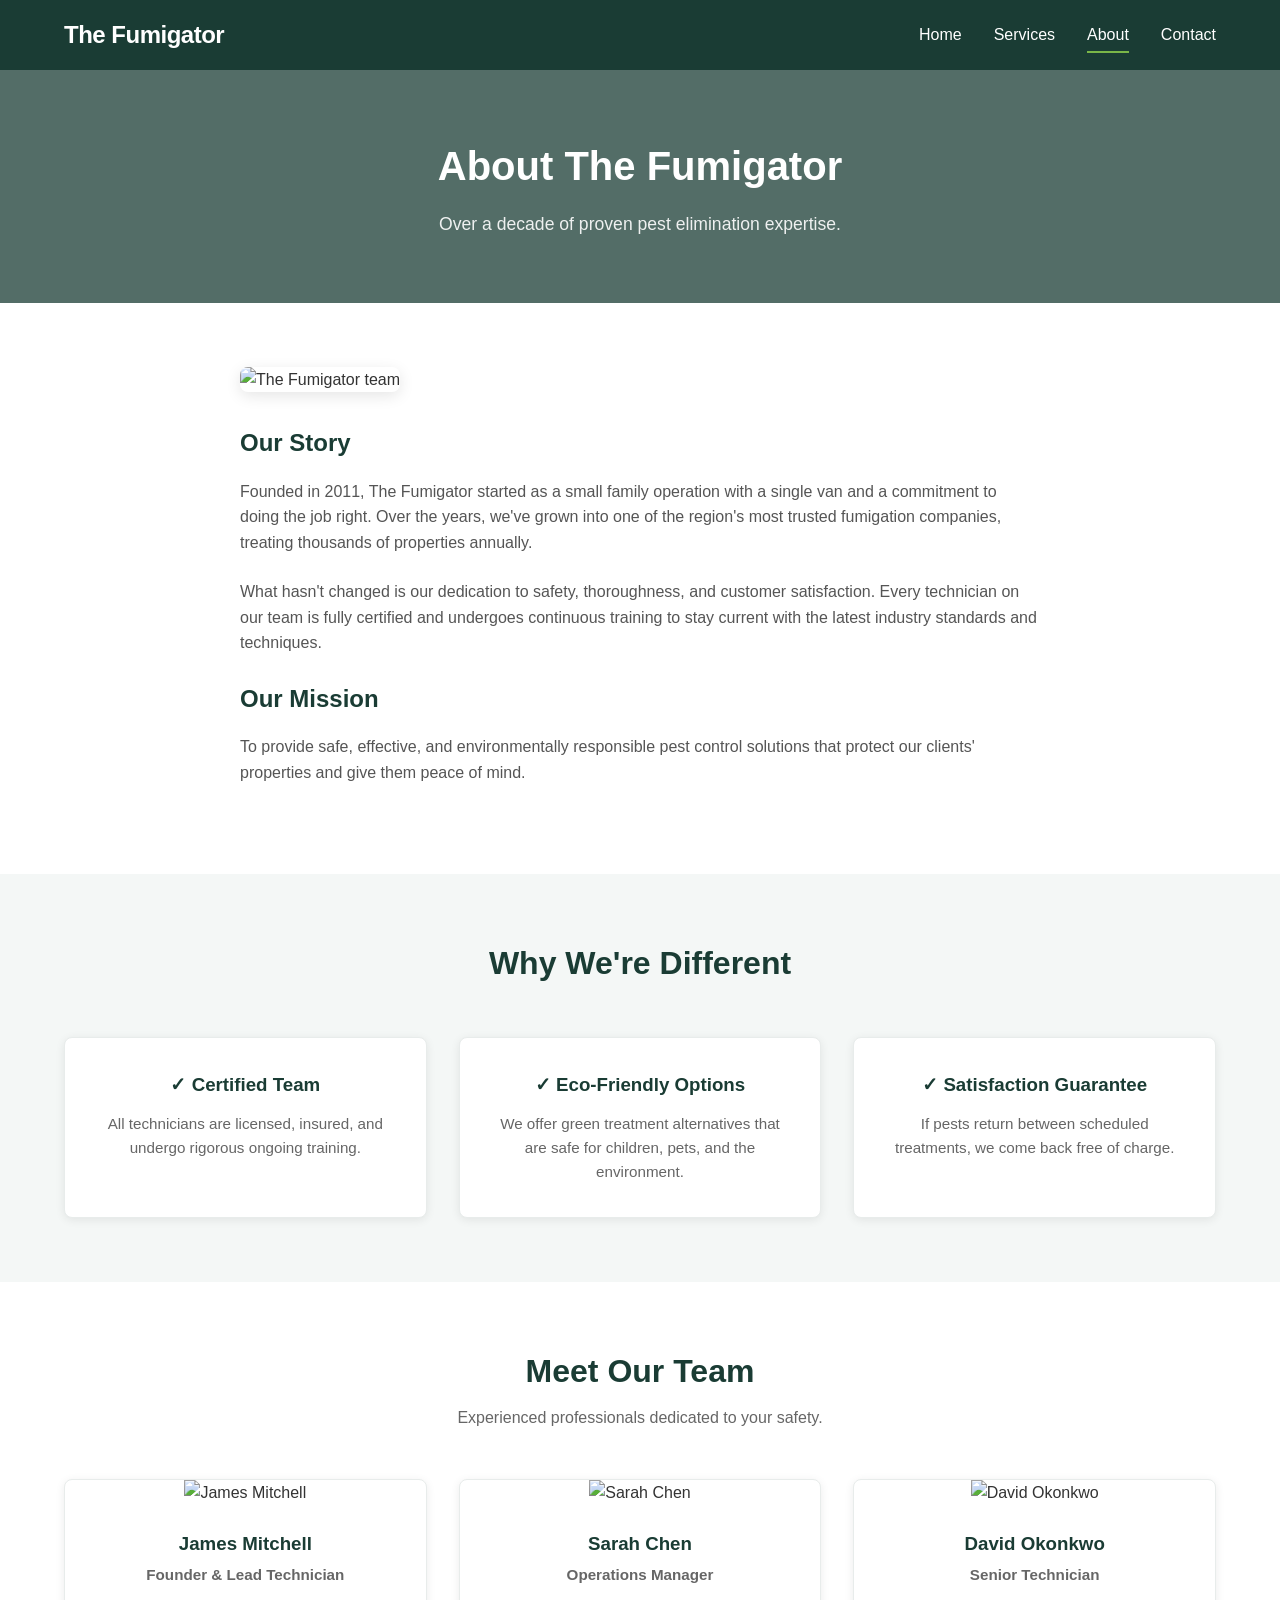
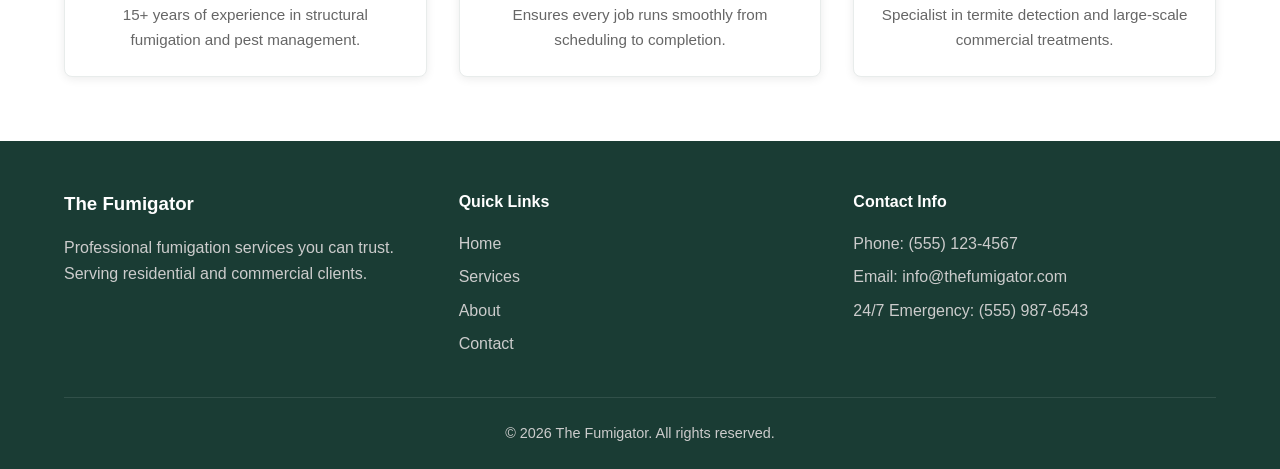
==== about.html @ cd9dae09 "Initial commit: fumigation services website" ====
<!DOCTYPE html>
<html lang="en">
<head>
  <meta charset="UTF-8">
  <meta name="viewport" content="width=device-width, initial-scale=1.0">
  <title>About Us - The Fumigator</title>
  <meta name="description" content="Learn about The Fumigator's history, mission, and our team of certified fumigation experts.">
  <link rel="stylesheet" href="css/style.css">
</head>
<body>
  <header class="header">
    <div class="container">
      <a href="index.html" class="logo">The Fumigator</a>
      <nav class="nav" id="nav">
        <ul>
          <li><a href="index.html">Home</a></li>
          <li><a href="services.html">Services</a></li>
          <li><a href="about.html" class="active">About</a></li>
          <li><a href="contact.html">Contact</a></li>
        </ul>
      </nav>
      <button class="hamburger" id="hamburger" aria-label="Toggle navigation">
        <span></span><span></span><span></span>
      </button>
    </div>
  </header>

  <section class="page-hero">
    <div class="container">
      <h1>About The Fumigator</h1>
      <p>Over a decade of proven pest elimination expertise.</p>
    </div>
  </section>

  <section class="section">
    <div class="container">
      <div class="about-content">
        <img class="about-img" src="https://images.unsplash.com/photo-1632935314727-e1f82e3aa1e6?w=800&q=80" alt="The Fumigator team" loading="lazy">
        <div>
          <h2>Our Story</h2>
          <p>Founded in 2011, The Fumigator started as a small family operation with a single van and a commitment to doing the job right. Over the years, we've grown into one of the region's most trusted fumigation companies, treating thousands of properties annually.</p>
          <p>What hasn't changed is our dedication to safety, thoroughness, and customer satisfaction. Every technician on our team is fully certified and undergoes continuous training to stay current with the latest industry standards and techniques.</p>
        </div>
        <div>
          <h2>Our Mission</h2>
          <p>To provide safe, effective, and environmentally responsible pest control solutions that protect our clients' properties and give them peace of mind.</p>
        </div>
      </div>
    </div>
  </section>

  <section class="section section-dark">
    <div class="container">
      <div class="section-title">
        <h2>Why We're Different</h2>
      </div>
      <div class="features">
        <div class="feature-card">
          <h3>&#10003; Certified Team</h3>
          <p>All technicians are licensed, insured, and undergo rigorous ongoing training.</p>
        </div>
        <div class="feature-card">
          <h3>&#10003; Eco-Friendly Options</h3>
          <p>We offer green treatment alternatives that are safe for children, pets, and the environment.</p>
        </div>
        <div class="feature-card">
          <h3>&#10003; Satisfaction Guarantee</h3>
          <p>If pests return between scheduled treatments, we come back free of charge.</p>
        </div>
      </div>
    </div>
  </section>

  <section class="section">
    <div class="container">
      <div class="section-title">
        <h2>Meet Our Team</h2>
        <p>Experienced professionals dedicated to your safety.</p>
      </div>
      <div class="team-grid">
        <div class="team-card">
          <img class="team-img" src="https://images.unsplash.com/photo-1560250097-0b93528c311a?w=300&q=80" alt="James Mitchell" loading="lazy">
          <div class="team-body">
            <h3>James Mitchell</h3>
            <p class="team-role">Founder &amp; Lead Technician</p>
            <p>15+ years of experience in structural fumigation and pest management.</p>
          </div>
        </div>
        <div class="team-card">
          <img class="team-img" src="https://images.unsplash.com/photo-1573496359142-b8d87734a5a2?w=300&q=80" alt="Sarah Chen" loading="lazy">
          <div class="team-body">
            <h3>Sarah Chen</h3>
            <p class="team-role">Operations Manager</p>
            <p>Ensures every job runs smoothly from scheduling to completion.</p>
          </div>
        </div>
        <div class="team-card">
          <img class="team-img" src="https://images.unsplash.com/photo-1507003211169-0a1dd7228f2d?w=300&q=80" alt="David Okonkwo" loading="lazy">
          <div class="team-body">
            <h3>David Okonkwo</h3>
            <p class="team-role">Senior Technician</p>
            <p>Specialist in termite detection and large-scale commercial treatments.</p>
          </div>
        </div>
      </div>
    </div>
  </section>

  <footer class="footer">
    <div class="container">
      <div class="footer-grid">
        <div>
          <h3>The Fumigator</h3>
          <p>Professional fumigation services you can trust. Serving residential and commercial clients.</p>
        </div>
        <div>
          <h4>Quick Links</h4>
          <ul>
            <li><a href="index.html">Home</a></li>
            <li><a href="services.html">Services</a></li>
            <li><a href="about.html">About</a></li>
            <li><a href="contact.html">Contact</a></li>
          </ul>
        </div>
        <div>
          <h4>Contact Info</h4>
          <ul>
            <li>Phone: (555) 123-4567</li>
            <li>Email: info@thefumigator.com</li>
            <li>24/7 Emergency: (555) 987-6543</li>
          </ul>
        </div>
      </div>
      <div class="footer-bottom">
        <p>&copy; 2026 The Fumigator. All rights reserved.</p>
      </div>
    </div>
  </footer>

  <script src="js/script.js"></script>
</body>
</html>
---- css/style.css ----
* {
  margin: 0;
  padding: 0;
  box-sizing: border-box;
}

html {
  scroll-behavior: smooth;
}

body {
  font-family: -apple-system, BlinkMacSystemFont, 'Segoe UI', Roboto, Oxygen, Ubuntu, Cantarell, sans-serif;
  line-height: 1.6;
  color: #333;
}

.container {
  width: 90%;
  max-width: 1200px;
  margin: 0 auto;
}

a {
  text-decoration: none;
  color: inherit;
}

ul {
  list-style: none;
}

img {
  max-width: 100%;
}

.header {
  background: #1a3c34;
  color: #fff;
  padding: 1rem 0;
  position: sticky;
  top: 0;
  z-index: 100;
}

.header .container {
  display: flex;
  justify-content: space-between;
  align-items: center;
}

.logo {
  font-size: 1.5rem;
  font-weight: 700;
  letter-spacing: -0.5px;
}

.nav ul {
  display: flex;
  gap: 2rem;
}

.nav a {
  padding: 0.5rem 0;
  border-bottom: 2px solid transparent;
  transition: border-color 0.3s;
}

.nav a:hover,
.nav a.active {
  border-bottom-color: #7ab648;
}

.hamburger {
  display: none;
  flex-direction: column;
  gap: 5px;
  background: none;
  border: none;
  cursor: pointer;
  padding: 4px;
}

.hamburger span {
  display: block;
  width: 25px;
  height: 3px;
  background: #fff;
  border-radius: 2px;
  transition: 0.3s;
}

.hero {
  background: url('https://images.unsplash.com/photo-1584438784894-089d6a62b8fa?w=1400&q=80') center/cover no-repeat;
  color: #fff;
  padding: 6rem 0;
  text-align: center;
  position: relative;
  min-height: 70vh;
  display: flex;
  align-items: center;
}

.hero-overlay {
  position: absolute;
  inset: 0;
  background: rgba(26, 60, 52, 0.75);
}

.hero .container {
  position: relative;
  z-index: 1;
}

.hero h1 {
  font-size: 3rem;
  margin-bottom: 1rem;
  max-width: 700px;
  margin-left: auto;
  margin-right: auto;
}

.hero p {
  font-size: 1.2rem;
  margin-bottom: 2rem;
  opacity: 0.9;
  max-width: 550px;
  margin-left: auto;
  margin-right: auto;
}

.section {
  padding: 4rem 0;
}

.section-dark {
  background: #f4f7f6;
}

.section-title {
  text-align: center;
  margin-bottom: 3rem;
}

.section-title h2 {
  font-size: 2rem;
  color: #1a3c34;
  margin-bottom: 0.5rem;
}

.section-title p {
  color: #666;
  max-width: 600px;
  margin: 0 auto;
}

.btn {
  display: inline-block;
  padding: 0.8rem 2rem;
  border-radius: 4px;
  font-weight: 600;
  font-size: 1rem;
  cursor: pointer;
  border: none;
  transition: background 0.3s, transform 0.2s;
}

.btn:hover {
  transform: translateY(-2px);
}

.btn-primary {
  background: #7ab648;
  color: #fff;
}

.btn-primary:hover {
  background: #68a33a;
}

.features {
  display: grid;
  grid-template-columns: repeat(auto-fit, minmax(280px, 1fr));
  gap: 2rem;
}

.feature-card {
  background: #fff;
  padding: 2rem;
  border-radius: 8px;
  text-align: center;
  box-shadow: 0 2px 10px rgba(0,0,0,0.08);
  border: 1px solid #e8eceb;
}

.feature-card .icon {
  font-size: 2.5rem;
  margin-bottom: 1rem;
}

.feature-card h3 {
  color: #1a3c34;
  margin-bottom: 0.75rem;
}

.feature-card p {
  color: #666;
  font-size: 0.95rem;
}

.services-grid {
  display: grid;
  grid-template-columns: repeat(auto-fit, minmax(250px, 1fr));
  gap: 1.5rem;
}

.service-card {
  background: #fff;
  border-radius: 8px;
  border: 1px solid #e8eceb;
  transition: box-shadow 0.3s, transform 0.3s;
  display: block;
  overflow: hidden;
}

.service-card-img {
  width: 100%;
  height: 180px;
  object-fit: cover;
  display: block;
}

.service-card-body {
  padding: 1.5rem;
}

.service-card:hover {
  box-shadow: 0 4px 20px rgba(0,0,0,0.12);
  transform: translateY(-4px);
}

.service-card h3 {
  color: #1a3c34;
  margin-bottom: 0.75rem;
}

.service-card p {
  color: #666;
  font-size: 0.95rem;
}

.stats {
  background: #1a3c34;
  color: #fff;
  text-align: center;
}

.stats .container {
  display: grid;
  grid-template-columns: repeat(auto-fit, minmax(180px, 1fr));
  gap: 2rem;
}

.stat-number {
  font-size: 2.5rem;
  font-weight: 700;
  display: block;
  color: #7ab648;
}

.stat-label {
  font-size: 1rem;
  opacity: 0.85;
}

.cta {
  text-align: center;
  padding: 3rem 0;
}

.cta h2 {
  font-size: 2rem;
  color: #1a3c34;
  margin-bottom: 1rem;
}

.cta p {
  color: #666;
  margin-bottom: 2rem;
}

.page-hero {
  background: url('https://images.unsplash.com/photo-1584438784894-089d6a62b8fa?w=1400&q=80') center/cover no-repeat;
  color: #fff;
  padding: 4rem 0;
  text-align: center;
  position: relative;
}

.page-hero::before {
  content: '';
  position: absolute;
  inset: 0;
  background: rgba(26, 60, 52, 0.75);
}

.page-hero .container {
  position: relative;
  z-index: 1;
}

.page-hero h1 {
  font-size: 2.5rem;
  margin-bottom: 0.75rem;
}

.page-hero p {
  font-size: 1.1rem;
  opacity: 0.9;
}

.service-detail {
  max-width: 800px;
  margin: 0 auto;
  display: flex;
  flex-direction: column;
  align-items: center;
}

.service-img {
  width: 100%;
  height: 280px;
  object-fit: cover;
  border-radius: 8px;
  margin-bottom: 2rem;
  box-shadow: 0 4px 15px rgba(0,0,0,0.1);
}

.service-text h2 {
  color: #1a3c34;
  margin-bottom: 1rem;
}

.service-text p {
  color: #555;
  margin-bottom: 1.5rem;
}

.service-text ul {
  list-style: disc;
  padding-left: 1.5rem;
  margin-bottom: 2rem;
}

.service-text ul li {
  margin-bottom: 0.5rem;
  color: #555;
}

.about-content {
  max-width: 800px;
  margin: 0 auto;
}

.about-img {
  width: 100%;
  height: 350px;
  object-fit: cover;
  border-radius: 8px;
  margin-bottom: 2rem;
  box-shadow: 0 4px 15px rgba(0,0,0,0.1);
}

.about-content h2 {
  color: #1a3c34;
  margin-bottom: 1rem;
  margin-top: 2rem;
}

.about-content h2:first-child {
  margin-top: 0;
}

.about-content p {
  color: #555;
  margin-bottom: 1.5rem;
}

.team-grid {
  display: grid;
  grid-template-columns: repeat(auto-fit, minmax(260px, 1fr));
  gap: 2rem;
}

.team-card {
  background: #fff;
  border-radius: 8px;
  text-align: center;
  box-shadow: 0 2px 10px rgba(0,0,0,0.08);
  border: 1px solid #e8eceb;
  overflow: hidden;
}

.team-img {
  width: 100%;
  height: 220px;
  object-fit: cover;
}

.team-body {
  padding: 1.5rem;
}

.team-card h3 {
  color: #1a3c34;
  margin-bottom: 0.25rem;
}

.team-role {
  color: #7ab648;
  font-weight: 600;
  font-size: 0.9rem;
  margin-bottom: 1rem;
}

.team-card p {
  color: #666;
  font-size: 0.95rem;
}

.contact-grid {
  display: grid;
  grid-template-columns: 1fr 1.5fr;
  gap: 3rem;
  align-items: start;
}

.contact-info h2 {
  color: #1a3c34;
  margin-bottom: 1.5rem;
}

.info-item {
  margin-bottom: 1.25rem;
}

.info-item strong {
  display: block;
  color: #1a3c34;
  margin-bottom: 0.25rem;
}

.info-item p {
  color: #555;
}

.contact-form h2 {
  color: #1a3c34;
  margin-bottom: 1.5rem;
}

.form-group {
  margin-bottom: 1.25rem;
}

.form-group label {
  display: block;
  margin-bottom: 0.4rem;
  font-weight: 600;
  color: #333;
  font-size: 0.95rem;
}

.form-group input,
.form-group select,
.form-group textarea {
  width: 100%;
  padding: 0.75rem;
  border: 1px solid #ccc;
  border-radius: 4px;
  font-size: 1rem;
  font-family: inherit;
  transition: border-color 0.3s;
}

.form-group input:focus,
.form-group select:focus,
.form-group textarea:focus {
  outline: none;
  border-color: #7ab648;
}

.form-success {
  background: #e8f5e9;
  color: #2e7d32;
  padding: 1.5rem;
  border-radius: 8px;
  margin-top: 1rem;
  text-align: center;
  font-weight: 600;
}

.footer {
  background: #1a3c34;
  color: #ccc;
  padding: 3rem 0 0;
}

.footer-grid {
  display: grid;
  grid-template-columns: repeat(auto-fit, minmax(220px, 1fr));
  gap: 2rem;
  margin-bottom: 2rem;
}

.footer h3 {
  color: #fff;
  margin-bottom: 1rem;
}

.footer h4 {
  color: #fff;
  margin-bottom: 1rem;
}

.footer ul li {
  margin-bottom: 0.5rem;
}

.footer a:hover {
  color: #7ab648;
}

.footer-bottom {
  border-top: 1px solid rgba(255,255,255,0.1);
  padding: 1.5rem 0;
  text-align: center;
  font-size: 0.9rem;
}

@media (max-width: 768px) {
  .nav {
    display: none;
    position: absolute;
    top: 100%;
    left: 0;
    right: 0;
    background: #1a3c34;
    padding: 1rem 0;
  }

  .nav.open {
    display: block;
  }

  .nav ul {
    flex-direction: column;
    gap: 0;
    align-items: center;
  }

  .nav a {
    padding: 0.75rem 0;
    display: block;
  }

  .hamburger {
    display: flex;
  }

  .hero h1 {
    font-size: 2rem;
  }

  .hero p {
    font-size: 1rem;
  }

  .section-title h2 {
    font-size: 1.6rem;
  }

  .contact-grid {
    grid-template-columns: 1fr;
  }

  .stats .container {
    grid-template-columns: repeat(2, 1fr);
  }
}
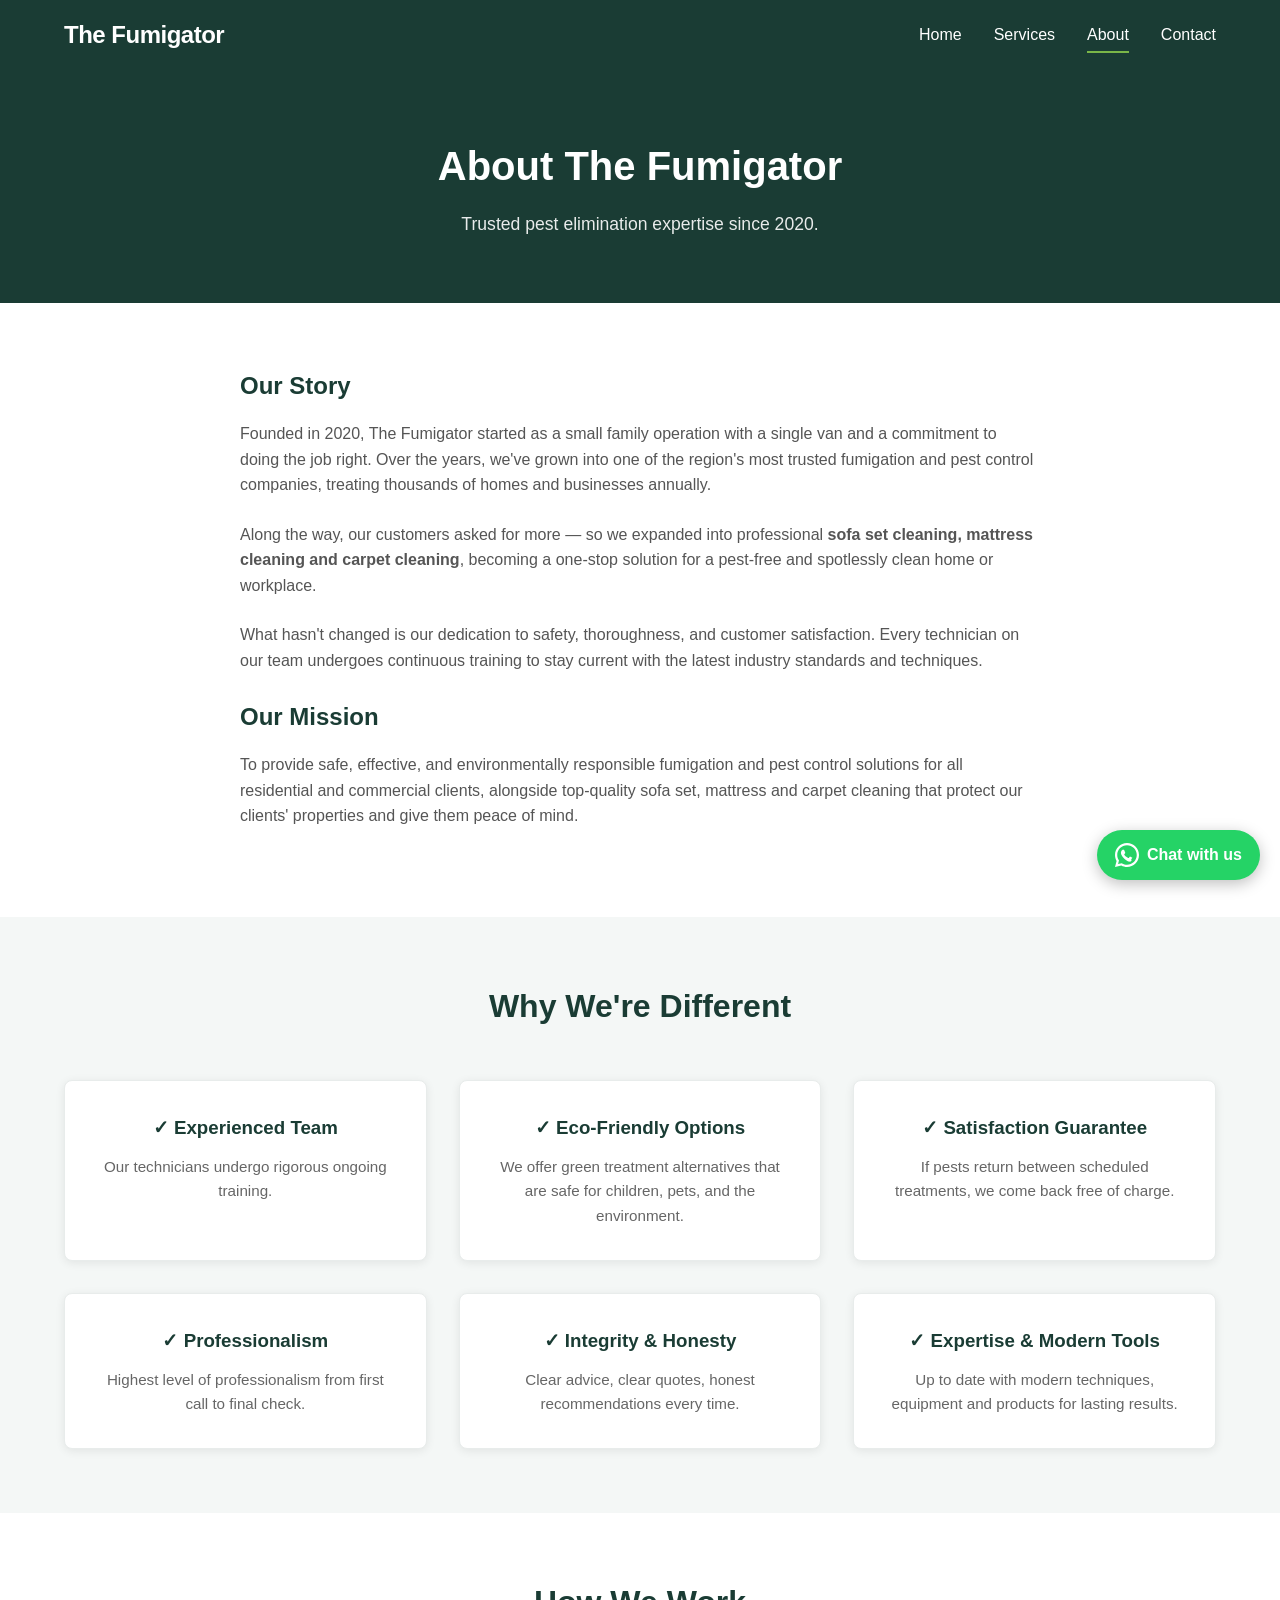
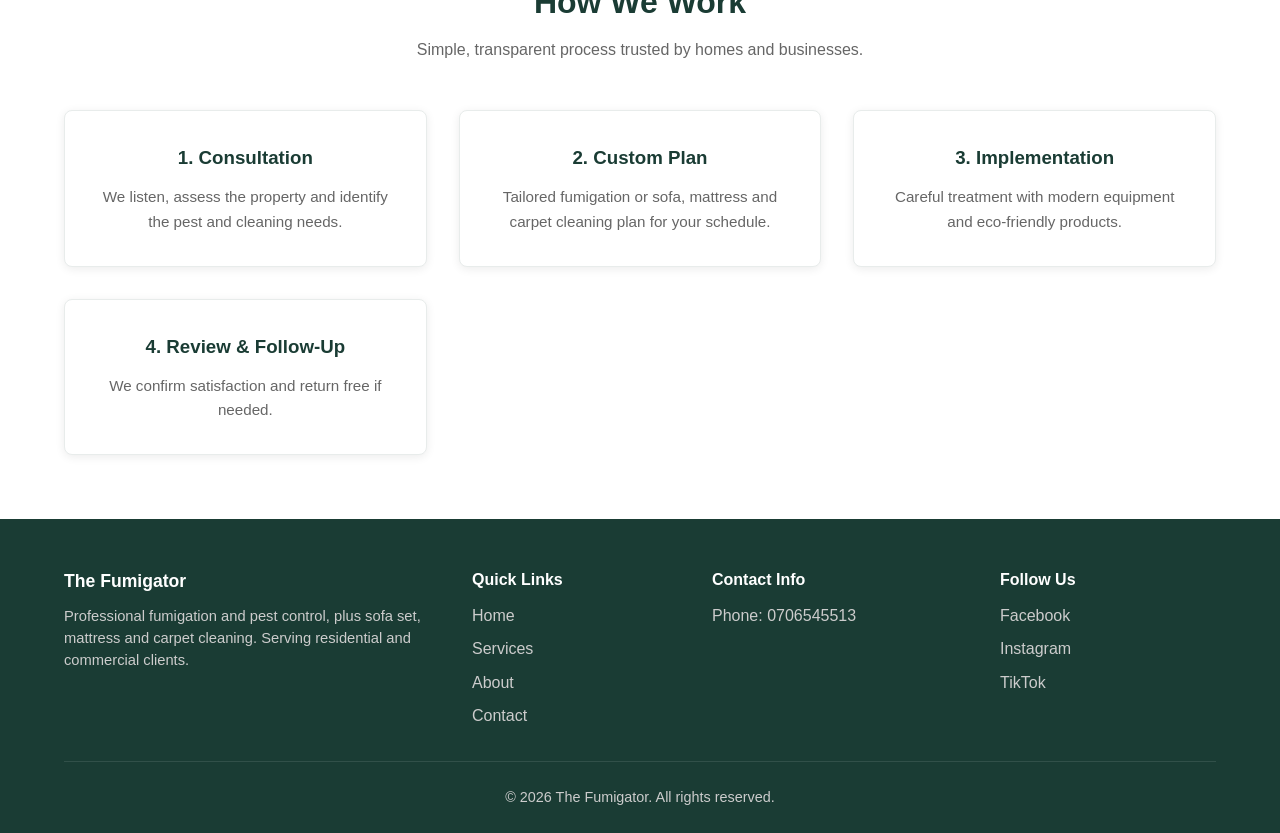
==== commit c7fb4ef2: "Update services, contact info, WhatsApp button and site content" ====
--- a/about.html
+++ b/about.html
@@ -3,8 +3,8 @@
 <head>
   <meta charset="UTF-8">
   <meta name="viewport" content="width=device-width, initial-scale=1.0">
-  <title>About Us - The Fumigator</title>
-  <meta name="description" content="Learn about The Fumigator's history, mission, and our team of certified fumigation experts.">
+  <title>About Us - The Fumigator | Fumigation, Pest Control & Cleaning</title>
+  <meta name="description" content="Learn about The Fumigator - experts in fumigation and pest control, plus sofa set, mattress and carpet cleaning.">
   <link rel="stylesheet" href="css/style.css">
 </head>
 <body>
@@ -28,22 +28,22 @@
   <section class="page-hero">
     <div class="container">
       <h1>About The Fumigator</h1>
-      <p>Over a decade of proven pest elimination expertise.</p>
+      <p>Trusted pest elimination expertise since 2020.</p>
     </div>
   </section>
 
   <section class="section">
     <div class="container">
       <div class="about-content">
-        <img class="about-img" src="https://images.unsplash.com/photo-1632935314727-e1f82e3aa1e6?w=800&q=80" alt="The Fumigator team" loading="lazy">
         <div>
           <h2>Our Story</h2>
-          <p>Founded in 2011, The Fumigator started as a small family operation with a single van and a commitment to doing the job right. Over the years, we've grown into one of the region's most trusted fumigation companies, treating thousands of properties annually.</p>
-          <p>What hasn't changed is our dedication to safety, thoroughness, and customer satisfaction. Every technician on our team is fully certified and undergoes continuous training to stay current with the latest industry standards and techniques.</p>
+          <p>Founded in 2020, The Fumigator started as a small family operation with a single van and a commitment to doing the job right. Over the years, we've grown into one of the region's most trusted fumigation and pest control companies, treating thousands of homes and businesses annually.</p>
+          <p>Along the way, our customers asked for more — so we expanded into professional <strong>sofa set cleaning, mattress cleaning and carpet cleaning</strong>, becoming a one-stop solution for a pest-free and spotlessly clean home or workplace.</p>
+          <p>What hasn't changed is our dedication to safety, thoroughness, and customer satisfaction. Every technician on our team undergoes continuous training to stay current with the latest industry standards and techniques.</p>
         </div>
         <div>
           <h2>Our Mission</h2>
-          <p>To provide safe, effective, and environmentally responsible pest control solutions that protect our clients' properties and give them peace of mind.</p>
+          <p>To provide safe, effective, and environmentally responsible fumigation and pest control solutions for all residential and commercial clients, alongside top-quality sofa set, mattress and carpet cleaning that protect our clients' properties and give them peace of mind.</p>
         </div>
       </div>
     </div>
@@ -56,8 +56,8 @@
       </div>
       <div class="features">
         <div class="feature-card">
-          <h3>&#10003; Certified Team</h3>
-          <p>All technicians are licensed, insured, and undergo rigorous ongoing training.</p>
+          <h3>&#10003; Experienced Team</h3>
+          <p>Our technicians undergo rigorous ongoing training.</p>
         </div>
         <div class="feature-card">
           <h3>&#10003; Eco-Friendly Options</h3>
@@ -67,6 +67,18 @@
           <h3>&#10003; Satisfaction Guarantee</h3>
           <p>If pests return between scheduled treatments, we come back free of charge.</p>
         </div>
+        <div class="feature-card">
+          <h3>&#10003; Professionalism</h3>
+          <p>Highest level of professionalism from first call to final check.</p>
+        </div>
+        <div class="feature-card">
+          <h3>&#10003; Integrity & Honesty</h3>
+          <p>Clear advice, clear quotes, honest recommendations every time.</p>
+        </div>
+        <div class="feature-card">
+          <h3>&#10003; Expertise & Modern Tools</h3>
+          <p>Up to date with modern techniques, equipment and products for lasting results.</p>
+        </div>
       </div>
     </div>
   </section>
@@ -74,33 +86,25 @@
   <section class="section">
     <div class="container">
       <div class="section-title">
-        <h2>Meet Our Team</h2>
-        <p>Experienced professionals dedicated to your safety.</p>
+        <h2>How We Work</h2>
+        <p>Simple, transparent process trusted by homes and businesses.</p>
       </div>
-      <div class="team-grid">
-        <div class="team-card">
-          <img class="team-img" src="https://images.unsplash.com/photo-1560250097-0b93528c311a?w=300&q=80" alt="James Mitchell" loading="lazy">
-          <div class="team-body">
-            <h3>James Mitchell</h3>
-            <p class="team-role">Founder &amp; Lead Technician</p>
-            <p>15+ years of experience in structural fumigation and pest management.</p>
-          </div>
+      <div class="features">
+        <div class="feature-card">
+          <h3>1. Consultation</h3>
+          <p>We listen, assess the property and identify the pest and cleaning needs.</p>
         </div>
-        <div class="team-card">
-          <img class="team-img" src="https://images.unsplash.com/photo-1573496359142-b8d87734a5a2?w=300&q=80" alt="Sarah Chen" loading="lazy">
-          <div class="team-body">
-            <h3>Sarah Chen</h3>
-            <p class="team-role">Operations Manager</p>
-            <p>Ensures every job runs smoothly from scheduling to completion.</p>
-          </div>
+        <div class="feature-card">
+          <h3>2. Custom Plan</h3>
+          <p>Tailored fumigation or sofa, mattress and carpet cleaning plan for your schedule.</p>
         </div>
-        <div class="team-card">
-          <img class="team-img" src="https://images.unsplash.com/photo-1507003211169-0a1dd7228f2d?w=300&q=80" alt="David Okonkwo" loading="lazy">
-          <div class="team-body">
-            <h3>David Okonkwo</h3>
-            <p class="team-role">Senior Technician</p>
-            <p>Specialist in termite detection and large-scale commercial treatments.</p>
-          </div>
+        <div class="feature-card">
+          <h3>3. Implementation</h3>
+          <p>Careful treatment with modern equipment and eco-friendly products.</p>
+        </div>
+        <div class="feature-card">
+          <h3>4. Review & Follow-Up</h3>
+          <p>We confirm satisfaction and return free if needed.</p>
         </div>
       </div>
     </div>
@@ -111,7 +115,7 @@
       <div class="footer-grid">
         <div>
           <h3>The Fumigator</h3>
-          <p>Professional fumigation services you can trust. Serving residential and commercial clients.</p>
+          <p>Professional fumigation and pest control, plus sofa set, mattress and carpet cleaning. Serving residential and commercial clients.</p>
         </div>
         <div>
           <h4>Quick Links</h4>
@@ -125,9 +129,15 @@
         <div>
           <h4>Contact Info</h4>
           <ul>
-            <li>Phone: (555) 123-4567</li>
-            <li>Email: info@thefumigator.com</li>
-            <li>24/7 Emergency: (555) 987-6543</li>
+            <li>Phone: <a href="tel:+254706545513">0706545513</a></li>
+          </ul>
+        </div>
+        <div>
+          <h4>Follow Us</h4>
+          <ul>
+            <li><a href="https://facebook.com/thefumigator" target="_blank" rel="noopener">Facebook</a></li>
+            <li><a href="https://instagram.com/thefumigator" target="_blank" rel="noopener">Instagram</a></li>
+            <li><a href="https://tiktok.com/@thefumigator" target="_blank" rel="noopener">TikTok</a></li>
           </ul>
         </div>
       </div>
@@ -137,6 +147,11 @@
     </div>
   </footer>
 
+  <a href="https://wa.me/254706545513?text=Hello%20The%20Fumigator!%20I%27d%20like%20to%20request%20a%20service." class="whatsapp-float" target="_blank" rel="noopener" aria-label="Chat with us on WhatsApp">
+    <svg viewBox="0 0 32 32"><path d="M16 0C7.2 0 0 7.2 0 16c0 2.8.7 5.5 2.1 7.9L0 32l8.4-2.1c2.3 1.3 5 2 7.6 2 8.8 0 16-7.2 16-16S24.8 0 16 0zm0 29c-2.3 0-4.6-.6-6.5-1.8l-.5-.3-4.9 1.2 1.2-4.8-.3-.5C3.7 21 3 18.5 3 16 3 8.8 8.8 3 16 3s13 5.8 13 13S23.2 29 16 29zm7.2-9.5c-.4-.2-2.3-1.1-2.6-1.3-.4-.1-.6-.2-.9.2-.3.4-1 1.3-1.2 1.5-.2.3-.5.3-.9.1-.4-.2-1.6-.6-3.1-1.9-1.1-1-1.9-2.3-2.1-2.6-.2-.4 0-.6.2-.8.2-.2.4-.5.6-.7.2-.2.3-.4.4-.6.1-.3 0-.5 0-.7-.1-.2-1-2.2-1.3-3-.3-.8-.7-.7-1-.7h-.8c-.3 0-.7.1-1.1.5-.4.4-1.5 1.5-1.5 3.6s1.5 4.2 1.8 4.5c.2.3 3.1 4.7 7.4 6.6.6.3 1.1.4 1.5.6.6.2 1.2.2 1.6.1.5-.1 1.5-.6 1.7-1.2.2-.6.2-1.1.2-1.2-.1-.1-.3-.2-.7-.4z"/></svg>
+    Chat with us
+  </a>
+
   <script src="js/script.js"></script>
 </body>
 </html>
--- a/css/style.css
+++ b/css/style.css
@@ -90,7 +90,7 @@
 }
 
 .hero {
-  background: url('https://images.unsplash.com/photo-1584438784894-089d6a62b8fa?w=1400&q=80') center/cover no-repeat;
+  background: #1a3c34;
   color: #fff;
   padding: 6rem 0;
   text-align: center;
@@ -222,13 +222,6 @@
   overflow: hidden;
 }
 
-.service-card-img {
-  width: 100%;
-  height: 180px;
-  object-fit: cover;
-  display: block;
-}
-
 .service-card-body {
   padding: 1.5rem;
 }
@@ -289,7 +282,7 @@
 }
 
 .page-hero {
-  background: url('https://images.unsplash.com/photo-1584438784894-089d6a62b8fa?w=1400&q=80') center/cover no-repeat;
+  background: #1a3c34;
   color: #fff;
   padding: 4rem 0;
   text-align: center;
@@ -326,15 +319,6 @@
   align-items: center;
 }
 
-.service-img {
-  width: 100%;
-  height: 280px;
-  object-fit: cover;
-  border-radius: 8px;
-  margin-bottom: 2rem;
-  box-shadow: 0 4px 15px rgba(0,0,0,0.1);
-}
-
 .service-text h2 {
   color: #1a3c34;
   margin-bottom: 1rem;
@@ -361,15 +345,6 @@
   margin: 0 auto;
 }
 
-.about-img {
-  width: 100%;
-  height: 350px;
-  object-fit: cover;
-  border-radius: 8px;
-  margin-bottom: 2rem;
-  box-shadow: 0 4px 15px rgba(0,0,0,0.1);
-}
-
 .about-content h2 {
   color: #1a3c34;
   margin-bottom: 1rem;
@@ -398,12 +373,6 @@
   box-shadow: 0 2px 10px rgba(0,0,0,0.08);
   border: 1px solid #e8eceb;
   overflow: hidden;
-}
-
-.team-img {
-  width: 100%;
-  height: 220px;
-  object-fit: cover;
 }
 
 .team-body {
@@ -507,19 +476,33 @@
 
 .footer-grid {
   display: grid;
-  grid-template-columns: repeat(auto-fit, minmax(220px, 1fr));
-  gap: 2rem;
-  margin-bottom: 2rem;
+  grid-template-columns: 1.6fr 0.9fr 1.1fr 0.9fr;
+  gap: 1.5rem;
+  margin-bottom: 1.5rem;
+  align-items: start;
 }
 
 .footer h3 {
   color: #fff;
-  margin-bottom: 1rem;
+  margin-bottom: 0.6rem;
+  font-size: 1.1rem;
 }
 
 .footer h4 {
   color: #fff;
-  margin-bottom: 1rem;
+  margin-bottom: 0.6rem;
+  font-size: 1rem;
+}
+
+.footer-grid p {
+  font-size: 0.92rem;
+  line-height: 1.5;
+  margin: 0;
+}
+
+.footer ul {
+  margin: 0;
+  padding: 0;
 }
 
 .footer ul li {
@@ -535,6 +518,36 @@
   padding: 1.5rem 0;
   text-align: center;
   font-size: 0.9rem;
+}
+
+.whatsapp-float {
+  position: fixed;
+  bottom: 20px;
+  right: 20px;
+  background: #25D366;
+  color: #fff;
+  display: flex;
+  align-items: center;
+  gap: 8px;
+  padding: 12px 18px;
+  border-radius: 50px;
+  font-weight: 600;
+  font-size: 1rem;
+  box-shadow: 0 4px 15px rgba(0,0,0,0.25);
+  z-index: 1000;
+  transition: transform 0.2s, background 0.3s;
+}
+
+.whatsapp-float:hover {
+  background: #1ebe5b;
+  transform: translateY(-2px);
+  color: #fff;
+}
+
+.whatsapp-float svg {
+  width: 24px;
+  height: 24px;
+  fill: #fff;
 }
 
 @media (max-width: 768px) {
@@ -583,7 +596,23 @@
     grid-template-columns: 1fr;
   }
 
+  .footer-grid {
+    grid-template-columns: 1fr 1fr;
+    gap: 1.5rem;
+  }
+
   .stats .container {
     grid-template-columns: repeat(2, 1fr);
   }
 }
+
+@media (max-width: 520px) {
+  .footer-grid {
+    grid-template-columns: 1fr;
+    gap: 1.2rem;
+  }
+
+  .footer {
+    padding: 2rem 0 0;
+  }
+}
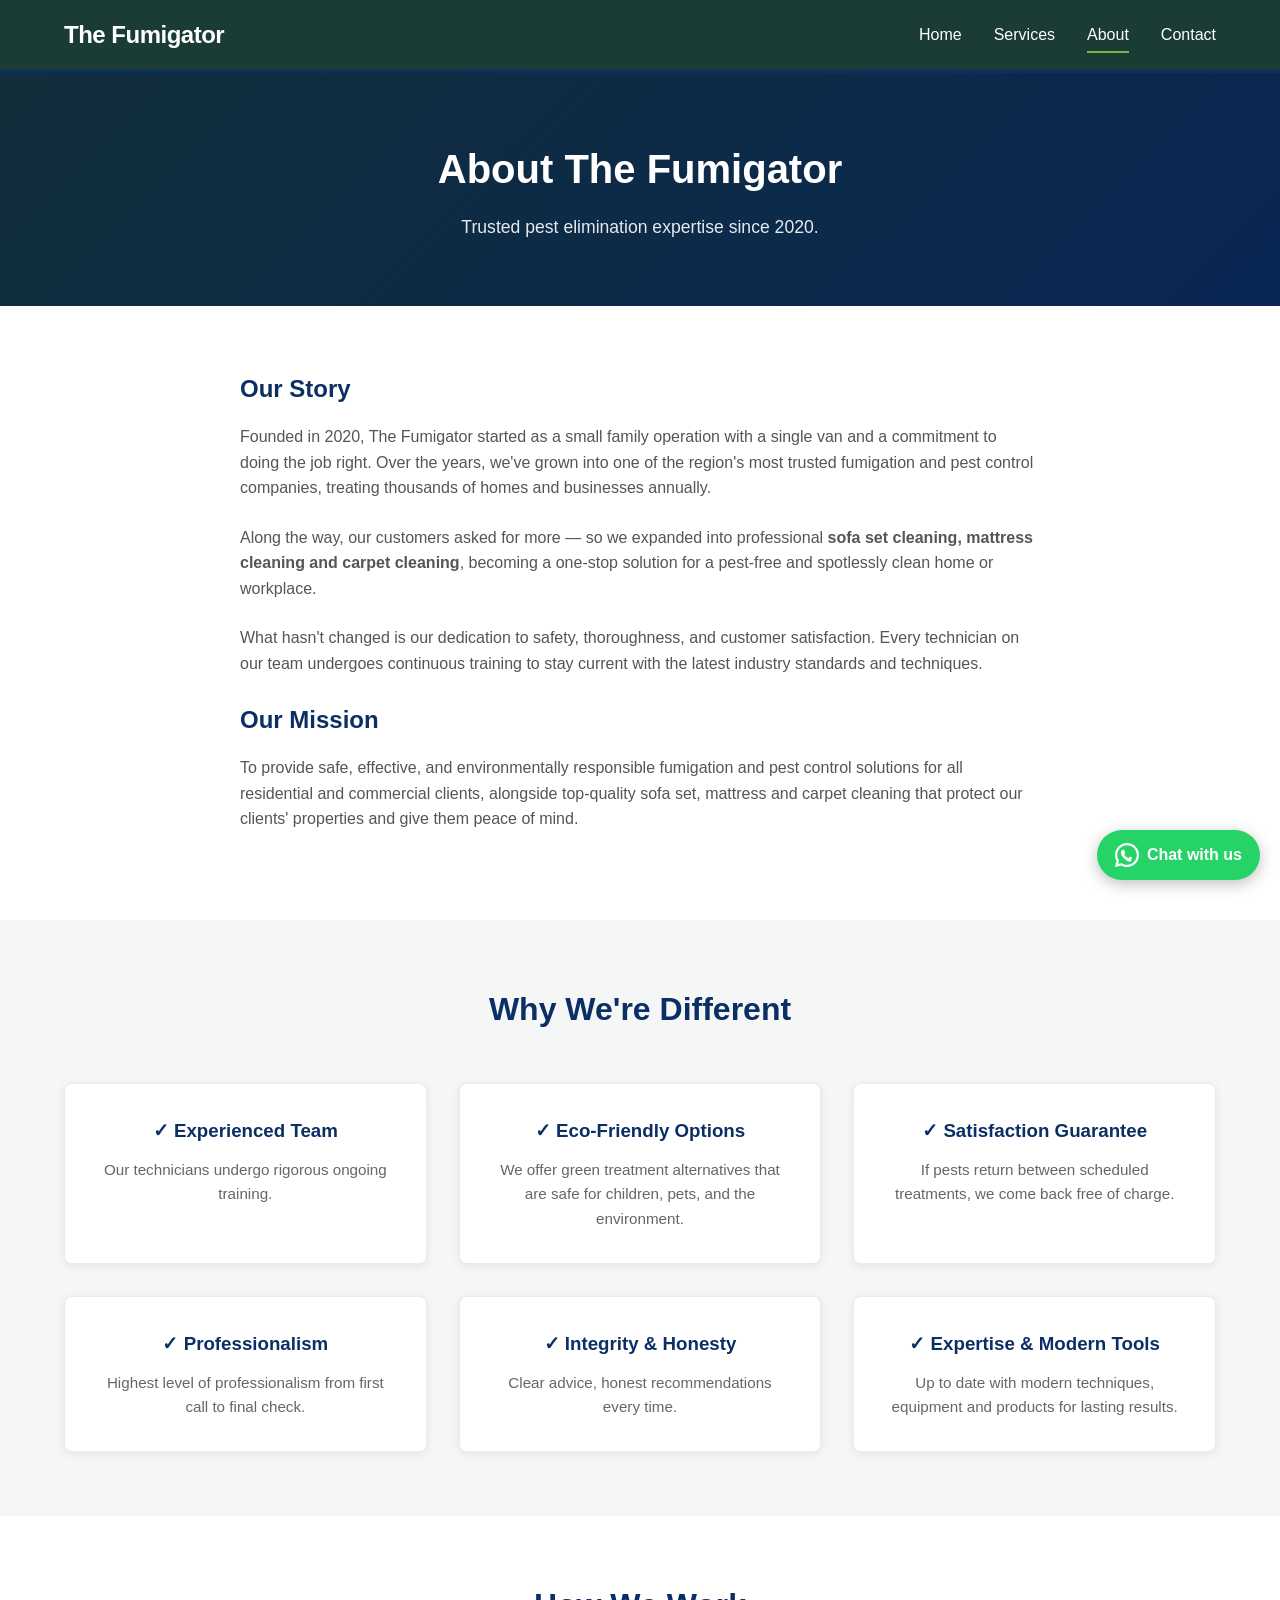
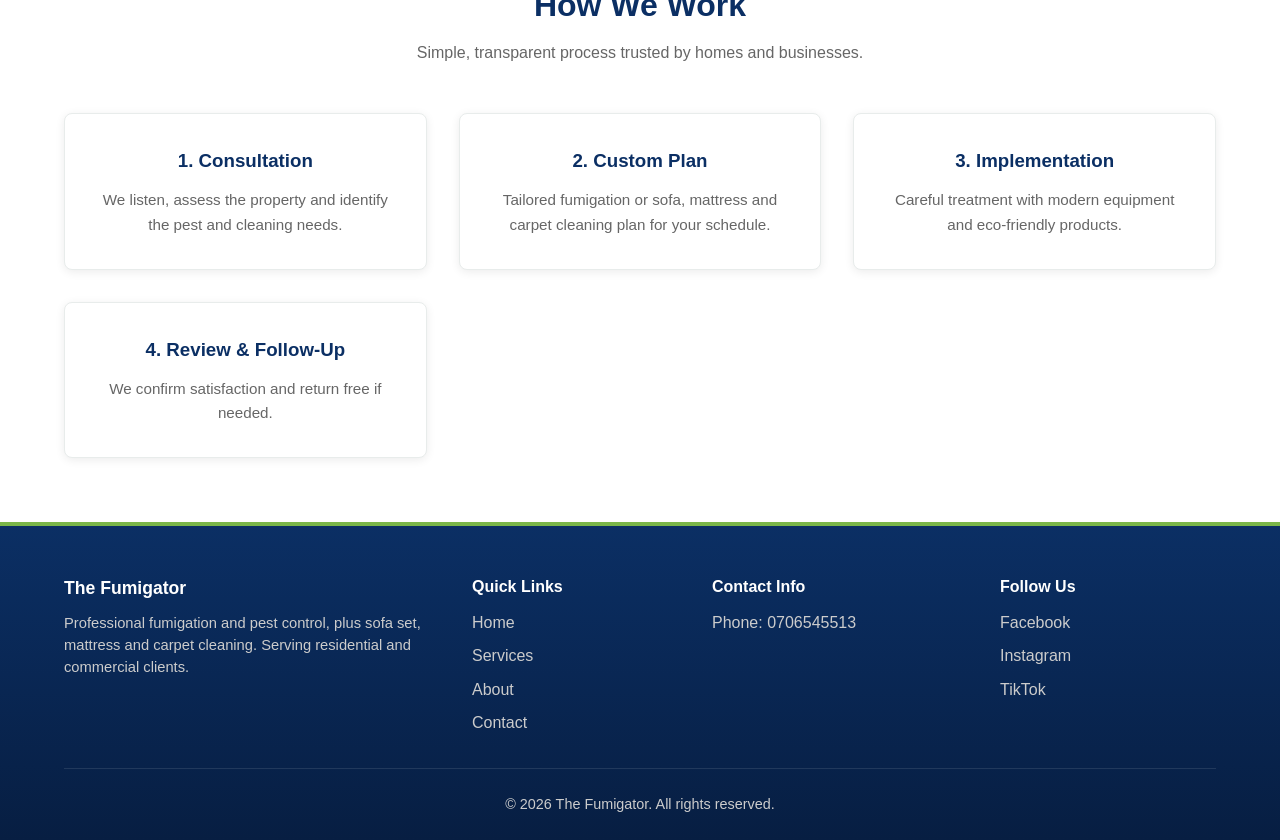
==== commit 7de73330: "Add deep blue accents, inquiry form with WhatsApp submission, social links, remove quote references" ====
--- a/about.html
+++ b/about.html
@@ -73,7 +73,7 @@
         </div>
         <div class="feature-card">
           <h3>&#10003; Integrity & Honesty</h3>
-          <p>Clear advice, clear quotes, honest recommendations every time.</p>
+          <p>Clear advice, honest recommendations every time.</p>
         </div>
         <div class="feature-card">
           <h3>&#10003; Expertise & Modern Tools</h3>
@@ -135,8 +135,8 @@
         <div>
           <h4>Follow Us</h4>
           <ul>
-            <li><a href="https://facebook.com/thefumigator" target="_blank" rel="noopener">Facebook</a></li>
-            <li><a href="https://instagram.com/thefumigator" target="_blank" rel="noopener">Instagram</a></li>
+            <li><a href="https://www.facebook.com/TheFumigatorKenya/" target="_blank" rel="noopener">Facebook</a></li>
+            <li><a href="https://www.instagram.com/thefumigatorkenya/" target="_blank" rel="noopener">Instagram</a></li>
             <li><a href="https://tiktok.com/@thefumigator" target="_blank" rel="noopener">TikTok</a></li>
           </ul>
         </div>
--- a/css/style.css
+++ b/css/style.css
@@ -4,6 +4,15 @@
   box-sizing: border-box;
 }
 
+:root {
+  --green-dark: #1a3c34;
+  --green: #7ab648;
+  --green-hover: #68a33a;
+  --blue-deep: #0b2f64;
+  --blue-dark: #071e42;
+  --blue-light: #e8eef7;
+}
+
 html {
   scroll-behavior: smooth;
 }
@@ -40,6 +49,7 @@
   position: sticky;
   top: 0;
   z-index: 100;
+  border-bottom: 3px solid var(--blue-deep);
 }
 
 .header .container {
@@ -90,7 +100,7 @@
 }
 
 .hero {
-  background: #1a3c34;
+  background: linear-gradient(135deg, #1a3c34 0%, var(--blue-deep) 100%);
   color: #fff;
   padding: 6rem 0;
   text-align: center;
@@ -103,7 +113,7 @@
 .hero-overlay {
   position: absolute;
   inset: 0;
-  background: rgba(26, 60, 52, 0.75);
+  background: rgba(7, 30, 66, 0.45);
 }
 
 .hero .container {
@@ -143,7 +153,7 @@
 
 .section-title h2 {
   font-size: 2rem;
-  color: #1a3c34;
+  color: var(--blue-deep);
   margin-bottom: 0.5rem;
 }
 
@@ -198,7 +208,7 @@
 }
 
 .feature-card h3 {
-  color: #1a3c34;
+  color: var(--blue-deep);
   margin-bottom: 0.75rem;
 }
 
@@ -232,7 +242,7 @@
 }
 
 .service-card h3 {
-  color: #1a3c34;
+  color: var(--blue-deep);
   margin-bottom: 0.75rem;
 }
 
@@ -242,7 +252,7 @@
 }
 
 .stats {
-  background: #1a3c34;
+  background: linear-gradient(135deg, var(--blue-deep) 0%, var(--blue-dark) 100%);
   color: #fff;
   text-align: center;
 }
@@ -272,7 +282,7 @@
 
 .cta h2 {
   font-size: 2rem;
-  color: #1a3c34;
+  color: var(--blue-deep);
   margin-bottom: 1rem;
 }
 
@@ -282,7 +292,7 @@
 }
 
 .page-hero {
-  background: #1a3c34;
+  background: linear-gradient(135deg, #1a3c34 0%, var(--blue-deep) 100%);
   color: #fff;
   padding: 4rem 0;
   text-align: center;
@@ -293,7 +303,7 @@
   content: '';
   position: absolute;
   inset: 0;
-  background: rgba(26, 60, 52, 0.75);
+  background: rgba(7, 30, 66, 0.45);
 }
 
 .page-hero .container {
@@ -320,7 +330,7 @@
 }
 
 .service-text h2 {
-  color: #1a3c34;
+  color: var(--blue-deep);
   margin-bottom: 1rem;
 }
 
@@ -346,7 +356,7 @@
 }
 
 .about-content h2 {
-  color: #1a3c34;
+  color: var(--blue-deep);
   margin-bottom: 1rem;
   margin-top: 2rem;
 }
@@ -380,7 +390,7 @@
 }
 
 .team-card h3 {
-  color: #1a3c34;
+  color: var(--blue-deep);
   margin-bottom: 0.25rem;
 }
 
@@ -404,7 +414,7 @@
 }
 
 .contact-info h2 {
-  color: #1a3c34;
+  color: var(--blue-deep);
   margin-bottom: 1.5rem;
 }
 
@@ -414,7 +424,7 @@
 
 .info-item strong {
   display: block;
-  color: #1a3c34;
+  color: var(--blue-deep);
   margin-bottom: 0.25rem;
 }
 
@@ -423,7 +433,7 @@
 }
 
 .contact-form h2 {
-  color: #1a3c34;
+  color: var(--blue-deep);
   margin-bottom: 1.5rem;
 }
 
@@ -455,7 +465,7 @@
 .form-group select:focus,
 .form-group textarea:focus {
   outline: none;
-  border-color: #7ab648;
+  border-color: var(--blue-deep);
 }
 
 .form-success {
@@ -469,9 +479,10 @@
 }
 
 .footer {
-  background: #1a3c34;
+  background: linear-gradient(180deg, var(--blue-deep) 0%, var(--blue-dark) 100%);
   color: #ccc;
   padding: 3rem 0 0;
+  border-top: 4px solid var(--green);
 }
 
 .footer-grid {
